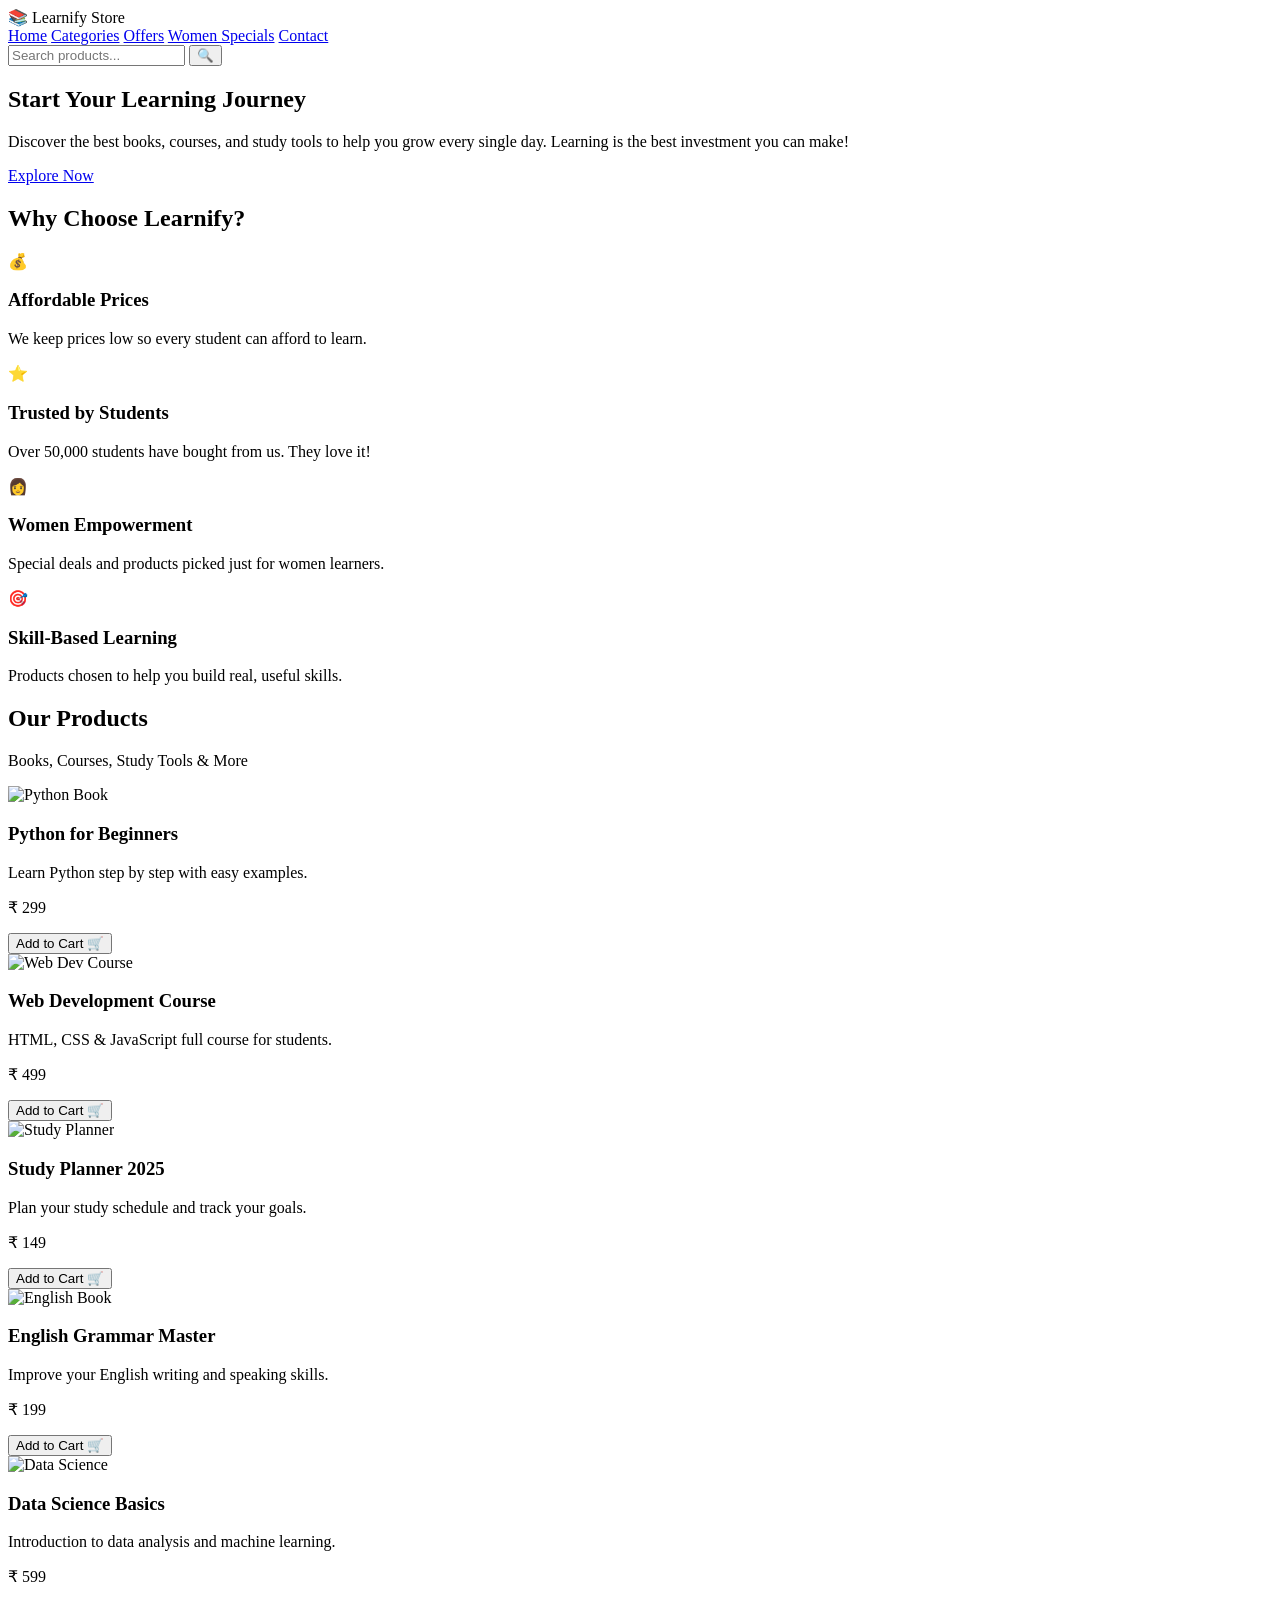
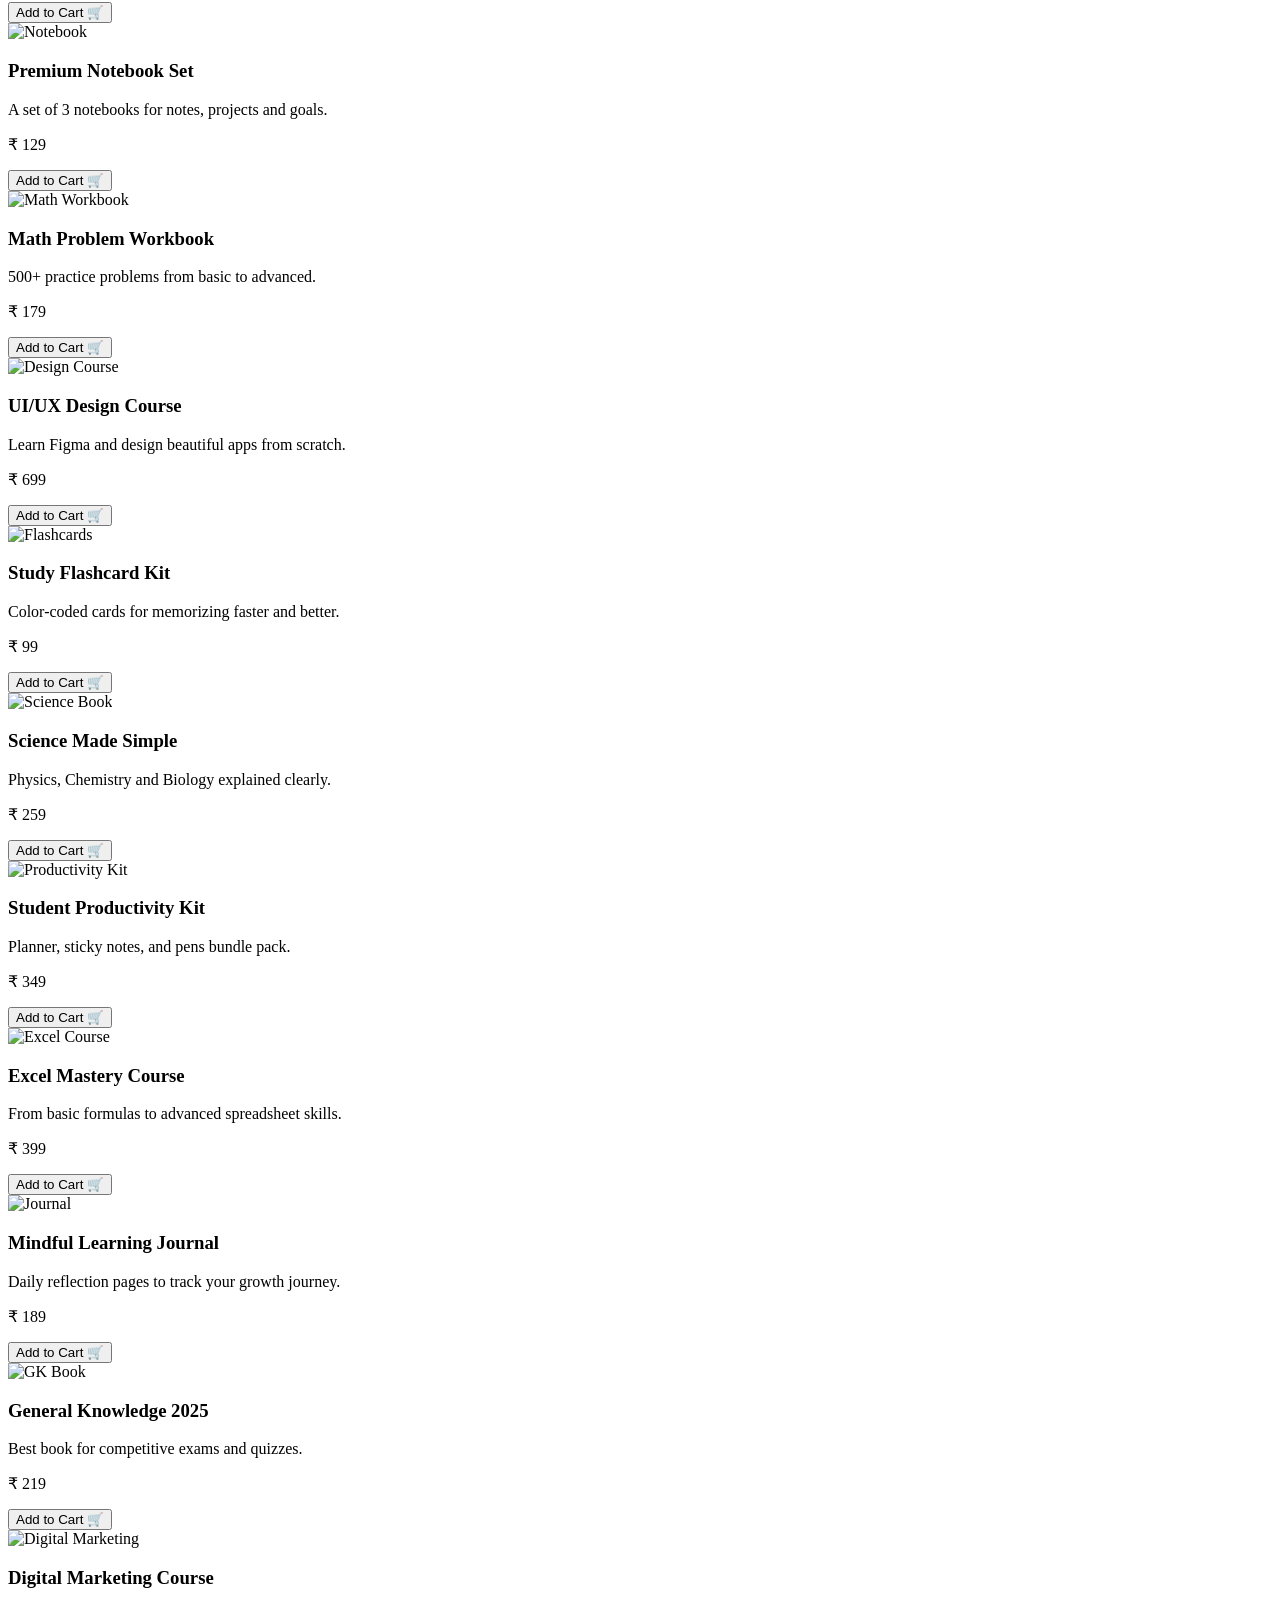
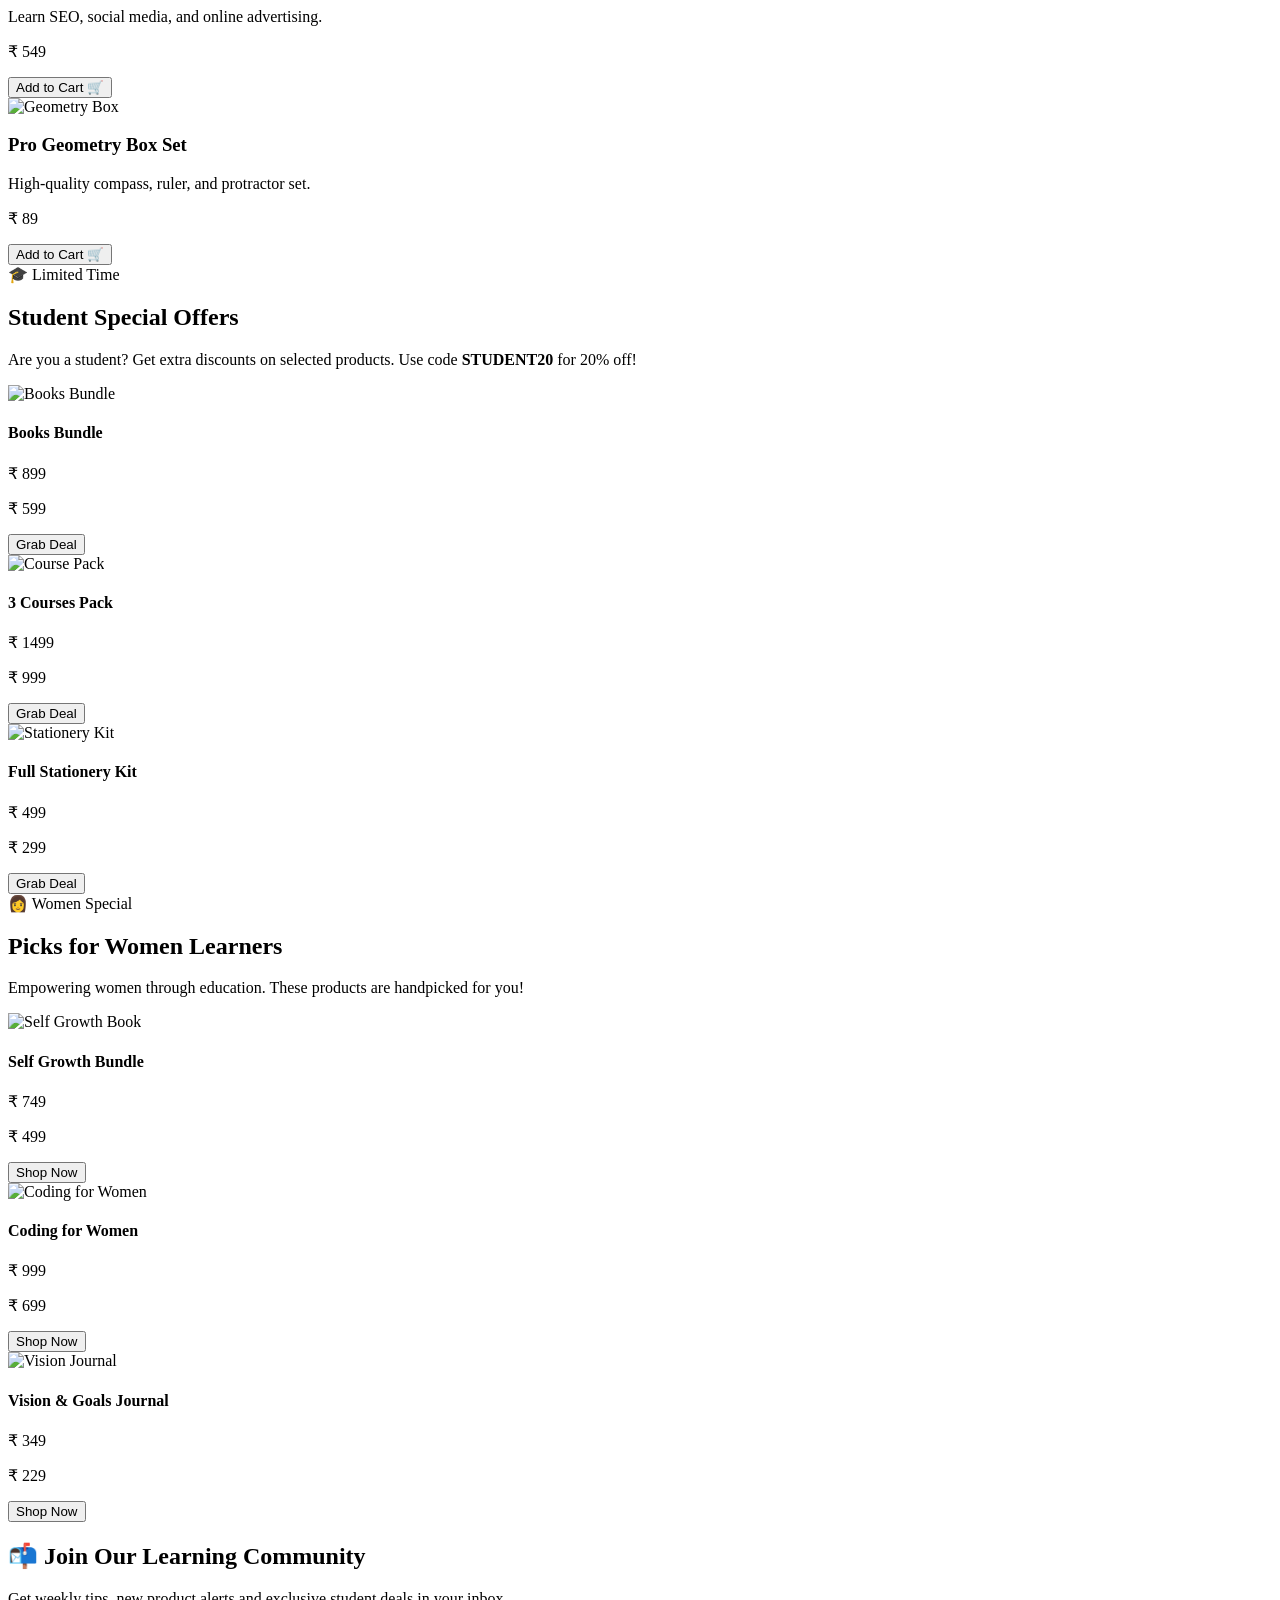
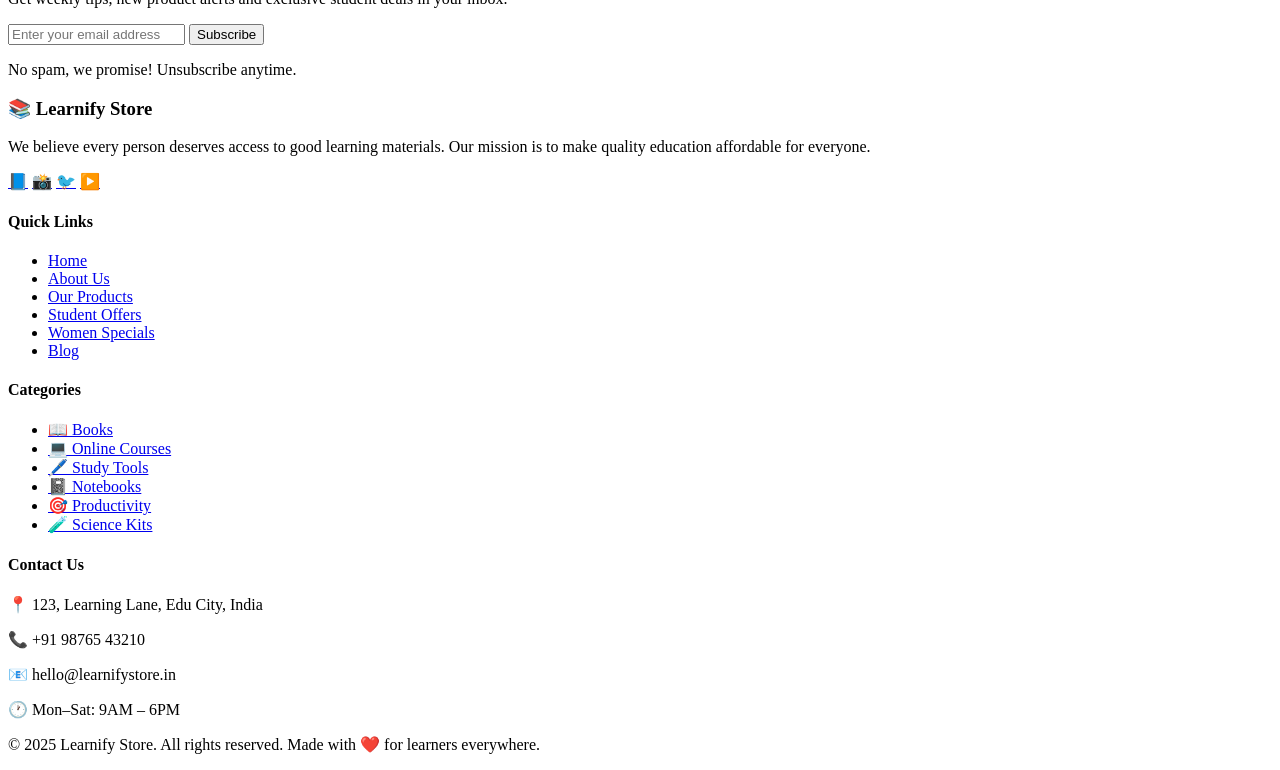
==== project_html/project1.html @ 1da3baac "Changed and updated files" ====
<!DOCTYPE html>
<html lang="en">
<head>
  <meta charset="UTF-8" />
  <meta name="viewport" content="width=device-width, initial-scale=1.0" />
  <title>Learnify Store - Your Learning Shop</title>
  <link rel="stylesheet" href="project1.css" />
</head>
<body>
  <header class="navbar">
    
    <div class="logo">
      
      <span class="logo-icon">📚</span>
      <span class="logo-text">Learnify Store</span>
    </div>

    <!-- Navigation links -->
    <nav class="nav-links">
      <a href="#">Home</a>
      <a href="#">Categories</a>
      <a href="#">Offers</a>
      <a href="#">Women Specials</a>
      <a href="#">Contact</a>
    </nav>

    
    <div class="search-area">
      <input type="text" placeholder="Search products..." class="search-input" />
      <button class="search-btn">🔍</button>
    </div>
  </header>


  
  <section class="hero-section">
    <div class="hero-content">
      <h1 class="hero-title">Start Your Learning Journey</h1>
      <p class="hero-desc">
        Discover the best books, courses, and study tools to help you grow every single day.
        Learning is the best investment you can make!
      </p>
      <!-- CTA button -->
      <a href="#products" class="hero-btn">Explore Now</a>
    </div>
  </section>


  <section class="features-section">
    <h2 class="section-title">Why Choose Learnify?</h2>
    <div class="features-grid">

      <div class="feature-card">
        <div class="feature-icon">💰</div>
        <h3>Affordable Prices</h3>
        <p>We keep prices low so every student can afford to learn.</p>
      </div>

      <div class="feature-card">
        <div class="feature-icon">⭐</div>
        <h3>Trusted by Students</h3>
        <p>Over 50,000 students have bought from us. They love it!</p>
      </div>

      <div class="feature-card">
        <div class="feature-icon">👩</div>
        <h3>Women Empowerment</h3>
        <p>Special deals and products picked just for women learners.</p>
      </div>

      <div class="feature-card">
        <div class="feature-icon">🎯</div>
        <h3>Skill-Based Learning</h3>
        <p>Products chosen to help you build real, useful skills.</p>
      </div>

    </div>
  </section>


  <!-- ========================
       PRODUCT SECTION
  ======================== -->
  <section class="products-section" id="products">
    <h2 class="section-title">Our Products</h2>
    <p class="section-subtitle">Books, Courses, Study Tools &amp; More</p>

    <div class="products-grid">

      <!-- Product Card 1 -->
      <div class="product-card">
        <img src="https://placehold.co/280x180/a78bfa/ffffff?text=Python+Book" alt="Python Book" class="product-img" />
        <div class="product-info">
          <h3 class="product-name">Python for Beginners</h3>
          <p class="product-desc">Learn Python step by step with easy examples.</p>
          <p class="product-price">₹ 299</p>
          <button class="add-to-cart">Add to Cart 🛒</button>
        </div>
      </div>

      <!-- Product Card 2 -->
      <div class="product-card">
        <img src="https://placehold.co/280x180/818cf8/ffffff?text=Web+Dev+Course" alt="Web Dev Course" class="product-img" />
        <div class="product-info">
          <h3 class="product-name">Web Development Course</h3>
          <p class="product-desc">HTML, CSS & JavaScript full course for students.</p>
          <p class="product-price">₹ 499</p>
          <button class="add-to-cart">Add to Cart 🛒</button>
        </div>
      </div>

      <!-- Product Card 3 -->
      <div class="product-card">
        <img src="https://placehold.co/280x180/6366f1/ffffff?text=Study+Planner" alt="Study Planner" class="product-img" />
        <div class="product-info">
          <h3 class="product-name">Study Planner 2025</h3>
          <p class="product-desc">Plan your study schedule and track your goals.</p>
          <p class="product-price">₹ 149</p>
          <button class="add-to-cart">Add to Cart 🛒</button>
        </div>
      </div>

      <!-- Product Card 4 -->
      <div class="product-card">
        <img src="https://placehold.co/280x180/c084fc/ffffff?text=English+Grammar" alt="English Book" class="product-img" />
        <div class="product-info">
          <h3 class="product-name">English Grammar Master</h3>
          <p class="product-desc">Improve your English writing and speaking skills.</p>
          <p class="product-price">₹ 199</p>
          <button class="add-to-cart">Add to Cart 🛒</button>
        </div>
      </div>

      <!-- Product Card 5 -->
      <div class="product-card">
        <img src="https://placehold.co/280x180/7c3aed/ffffff?text=Data+Science" alt="Data Science" class="product-img" />
        <div class="product-info">
          <h3 class="product-name">Data Science Basics</h3>
          <p class="product-desc">Introduction to data analysis and machine learning.</p>
          <p class="product-price">₹ 599</p>
          <button class="add-to-cart">Add to Cart 🛒</button>
        </div>
      </div>

      <!-- Product Card 6 -->
      <div class="product-card">
        <img src="https://placehold.co/280x180/2563eb/ffffff?text=Notebook+Set" alt="Notebook" class="product-img" />
        <div class="product-info">
          <h3 class="product-name">Premium Notebook Set</h3>
          <p class="product-desc">A set of 3 notebooks for notes, projects and goals.</p>
          <p class="product-price">₹ 129</p>
          <button class="add-to-cart">Add to Cart 🛒</button>
        </div>
      </div>

      <!-- Product Card 7 -->
      <div class="product-card">
        <img src="https://placehold.co/280x180/0ea5e9/ffffff?text=Math+Workbook" alt="Math Workbook" class="product-img" />
        <div class="product-info">
          <h3 class="product-name">Math Problem Workbook</h3>
          <p class="product-desc">500+ practice problems from basic to advanced.</p>
          <p class="product-price">₹ 179</p>
          <button class="add-to-cart">Add to Cart 🛒</button>
        </div>
      </div>

      <!-- Product Card 8 -->
      <div class="product-card">
        <img src="https://placehold.co/280x180/8b5cf6/ffffff?text=UI+Design+Course" alt="Design Course" class="product-img" />
        <div class="product-info">
          <h3 class="product-name">UI/UX Design Course</h3>
          <p class="product-desc">Learn Figma and design beautiful apps from scratch.</p>
          <p class="product-price">₹ 699</p>
          <button class="add-to-cart">Add to Cart 🛒</button>
        </div>
      </div>

      <!-- Product Card 9 -->
      <div class="product-card">
        <img src="https://placehold.co/280x180/6d28d9/ffffff?text=Flashcard+Kit" alt="Flashcards" class="product-img" />
        <div class="product-info">
          <h3 class="product-name">Study Flashcard Kit</h3>
          <p class="product-desc">Color-coded cards for memorizing faster and better.</p>
          <p class="product-price">₹ 99</p>
          <button class="add-to-cart">Add to Cart 🛒</button>
        </div>
      </div>

      <!-- Product Card 10 -->
      <div class="product-card">
        <img src="https://placehold.co/280x180/4f46e5/ffffff?text=Science+Book" alt="Science Book" class="product-img" />
        <div class="product-info">
          <h3 class="product-name">Science Made Simple</h3>
          <p class="product-desc">Physics, Chemistry and Biology explained clearly.</p>
          <p class="product-price">₹ 259</p>
          <button class="add-to-cart">Add to Cart 🛒</button>
        </div>
      </div>

      <!-- Product Card 11 -->
      <div class="product-card">
        <img src="https://placehold.co/280x180/7e22ce/ffffff?text=Productivity+Kit" alt="Productivity Kit" class="product-img" />
        <div class="product-info">
          <h3 class="product-name">Student Productivity Kit</h3>
          <p class="product-desc">Planner, sticky notes, and pens bundle pack.</p>
          <p class="product-price">₹ 349</p>
          <button class="add-to-cart">Add to Cart 🛒</button>
        </div>
      </div>

      <!-- Product Card 12 -->
      <div class="product-card">
        <img src="https://placehold.co/280x180/1d4ed8/ffffff?text=Excel+Course" alt="Excel Course" class="product-img" />
        <div class="product-info">
          <h3 class="product-name">Excel Mastery Course</h3>
          <p class="product-desc">From basic formulas to advanced spreadsheet skills.</p>
          <p class="product-price">₹ 399</p>
          <button class="add-to-cart">Add to Cart 🛒</button>
        </div>
      </div>

      <!-- Product Card 13 -->
      <div class="product-card">
        <img src="https://placehold.co/280x180/9333ea/ffffff?text=Journal" alt="Journal" class="product-img" />
        <div class="product-info">
          <h3 class="product-name">Mindful Learning Journal</h3>
          <p class="product-desc">Daily reflection pages to track your growth journey.</p>
          <p class="product-price">₹ 189</p>
          <button class="add-to-cart">Add to Cart 🛒</button>
        </div>
      </div>

      <!-- Product Card 14 -->
      <div class="product-card">
        <img src="https://placehold.co/280x180/3b82f6/ffffff?text=GK+Book" alt="GK Book" class="product-img" />
        <div class="product-info">
          <h3 class="product-name">General Knowledge 2025</h3>
          <p class="product-desc">Best book for competitive exams and quizzes.</p>
          <p class="product-price">₹ 219</p>
          <button class="add-to-cart">Add to Cart 🛒</button>
        </div>
      </div>

      <!-- Product Card 15 -->
      <div class="product-card">
        <img src="https://placehold.co/280x180/5b21b6/ffffff?text=Digital+Marketing" alt="Digital Marketing" class="product-img" />
        <div class="product-info">
          <h3 class="product-name">Digital Marketing Course</h3>
          <p class="product-desc">Learn SEO, social media, and online advertising.</p>
          <p class="product-price">₹ 549</p>
          <button class="add-to-cart">Add to Cart 🛒</button>
        </div>
      </div>

      <!-- Product Card 16 -->
      <div class="product-card">
        <img src="https://placehold.co/280x180/1e40af/ffffff?text=Geometry+Box" alt="Geometry Box" class="product-img" />
        <div class="product-info">
          <h3 class="product-name">Pro Geometry Box Set</h3>
          <p class="product-desc">High-quality compass, ruler, and protractor set.</p>
          <p class="product-price">₹ 89</p>
          <button class="add-to-cart">Add to Cart 🛒</button>
        </div>
      </div>

    </div><!-- end products-grid -->
  </section>


  <!--
       STUDENT OFFERS SECTION
       Special deals for students
   -->
  <section class="special-section student-offers">
    <div class="special-inner">
      <div class="special-badge">🎓 Limited Time</div>
      <h2>Student Special Offers</h2>
      <p>Are you a student? Get extra discounts on selected products. Use code <strong>STUDENT20</strong> for 20% off!</p>

      <!-- Student offer cards -->
      <div class="offer-cards">

        <div class="offer-card">
          <img src="https://placehold.co/240x150/ddd6fe/5b21b6?text=Books+Bundle" alt="Books Bundle" />
          <h4>Books Bundle</h4>
          <p class="old-price">₹ 899</p>
          <p class="new-price">₹ 599</p>
          <button class="offer-btn">Grab Deal</button>
        </div>

        <div class="offer-card">
          <img src="https://placehold.co/240x150/bfdbfe/1e40af?text=Course+Pack" alt="Course Pack" />
          <h4>3 Courses Pack</h4>
          <p class="old-price">₹ 1499</p>
          <p class="new-price">₹ 999</p>
          <button class="offer-btn">Grab Deal</button>
        </div>

        <div class="offer-card">
          <img src="https://placehold.co/240x150/e9d5ff/6d28d9?text=Stationery+Kit" alt="Stationery Kit" />
          <h4>Full Stationery Kit</h4>
          <p class="old-price">₹ 499</p>
          <p class="new-price">₹ 299</p>
          <button class="offer-btn">Grab Deal</button>
        </div>

      </div>
    </div>
  </section>


  <!-- ========================
       WOMEN SPECIAL SECTION
       Products picked for women learners
  ======================== -->
  <section class="special-section women-special">
    <div class="special-inner">
      <div class="special-badge women-badge">👩 Women Special</div>
      <h2>Picks for Women Learners</h2>
      <p>Empowering women through education. These products are handpicked for you!</p>

      <!-- Women offer cards -->
      <div class="offer-cards">

        <div class="offer-card women-card">
          <img src="https://placehold.co/240x150/fce7f3/be185d?text=Self+Growth" alt="Self Growth Book" />
          <h4>Self Growth Bundle</h4>
          <p class="old-price">₹ 749</p>
          <p class="new-price">₹ 499</p>
          <button class="offer-btn women-btn">Shop Now</button>
        </div>

        <div class="offer-card women-card">
          <img src="https://placehold.co/240x150/fde8d8/c2410c?text=Coding+4+Women" alt="Coding for Women" />
          <h4>Coding for Women</h4>
          <p class="old-price">₹ 999</p>
          <p class="new-price">₹ 699</p>
          <button class="offer-btn women-btn">Shop Now</button>
        </div>

        <div class="offer-card women-card">
          <img src="https://placehold.co/240x150/fef9c3/b45309?text=Vision+Journal" alt="Vision Journal" />
          <h4>Vision &amp; Goals Journal</h4>
          <p class="old-price">₹ 349</p>
          <p class="new-price">₹ 229</p>
          <button class="offer-btn women-btn">Shop Now</button>
        </div>

      </div>
    </div>
  </section>


  <!-- ========================
       NEWSLETTER SECTION
       Simple email subscribe area
  ======================== -->
  <section class="newsletter-section">
    <h2>📬 Join Our Learning Community</h2>
    <p>Get weekly tips, new product alerts and exclusive student deals in your inbox.</p>
    <!-- This form doesn't need JS - just HTML form action -->
    <form class="newsletter-form" action="#" method="get">
      <input type="email" placeholder="Enter your email address" class="email-input" required />
      <button type="submit" class="subscribe-btn">Subscribe</button>
    </form>
    <p class="newsletter-note">No spam, we promise! Unsubscribe anytime.</p>
  </section>


  <!-- ========================
       FOOTER
       Bottom section with links and info
  ======================== -->
  <footer class="footer">
    <div class="footer-grid">

      <!-- About column -->
      <div class="footer-col">
        <h3 class="footer-logo">📚 Learnify Store</h3>
        <p>We believe every person deserves access to good learning materials. Our mission is to make quality education affordable for everyone.</p>
        <!-- Social icons using emoji for now -->
        <div class="social-links">
          <a href="#" class="social-icon">📘</a>
          <a href="#" class="social-icon">📸</a>
          <a href="#" class="social-icon">🐦</a>
          <a href="#" class="social-icon">▶️</a>
        </div>
      </div>

      <!-- Quick links column -->
      <div class="footer-col">
        <h4>Quick Links</h4>
        <ul class="footer-links">
          <li><a href="#">Home</a></li>
          <li><a href="#">About Us</a></li>
          <li><a href="#">Our Products</a></li>
          <li><a href="#">Student Offers</a></li>
          <li><a href="#">Women Specials</a></li>
          <li><a href="#">Blog</a></li>
        </ul>
      </div>

      <!-- Categories column -->
      <div class="footer-col">
        <h4>Categories</h4>
        <ul class="footer-links">
          <li><a href="#">📖 Books</a></li>
          <li><a href="#">💻 Online Courses</a></li>
          <li><a href="#">🖊️ Study Tools</a></li>
          <li><a href="#">📓 Notebooks</a></li>
          <li><a href="#">🎯 Productivity</a></li>
          <li><a href="#">🧪 Science Kits</a></li>
        </ul>
      </div>

      <!-- Contact column -->
      <div class="footer-col">
        <h4>Contact Us</h4>
        <p>📍 123, Learning Lane, Edu City, India</p>
        <p>📞 +91 98765 43210</p>
        <p>📧 hello@learnifystore.in</p>
        <p>🕐 Mon–Sat: 9AM – 6PM</p>
      </div>

    </div><!-- end footer-grid -->

    <!-- Bottom bar -->
    <div class="footer-bottom">
      <p>© 2025 Learnify Store. All rights reserved. Made with ❤️ for learners everywhere.</p>
    </div>

  </footer>


</body>
</html>
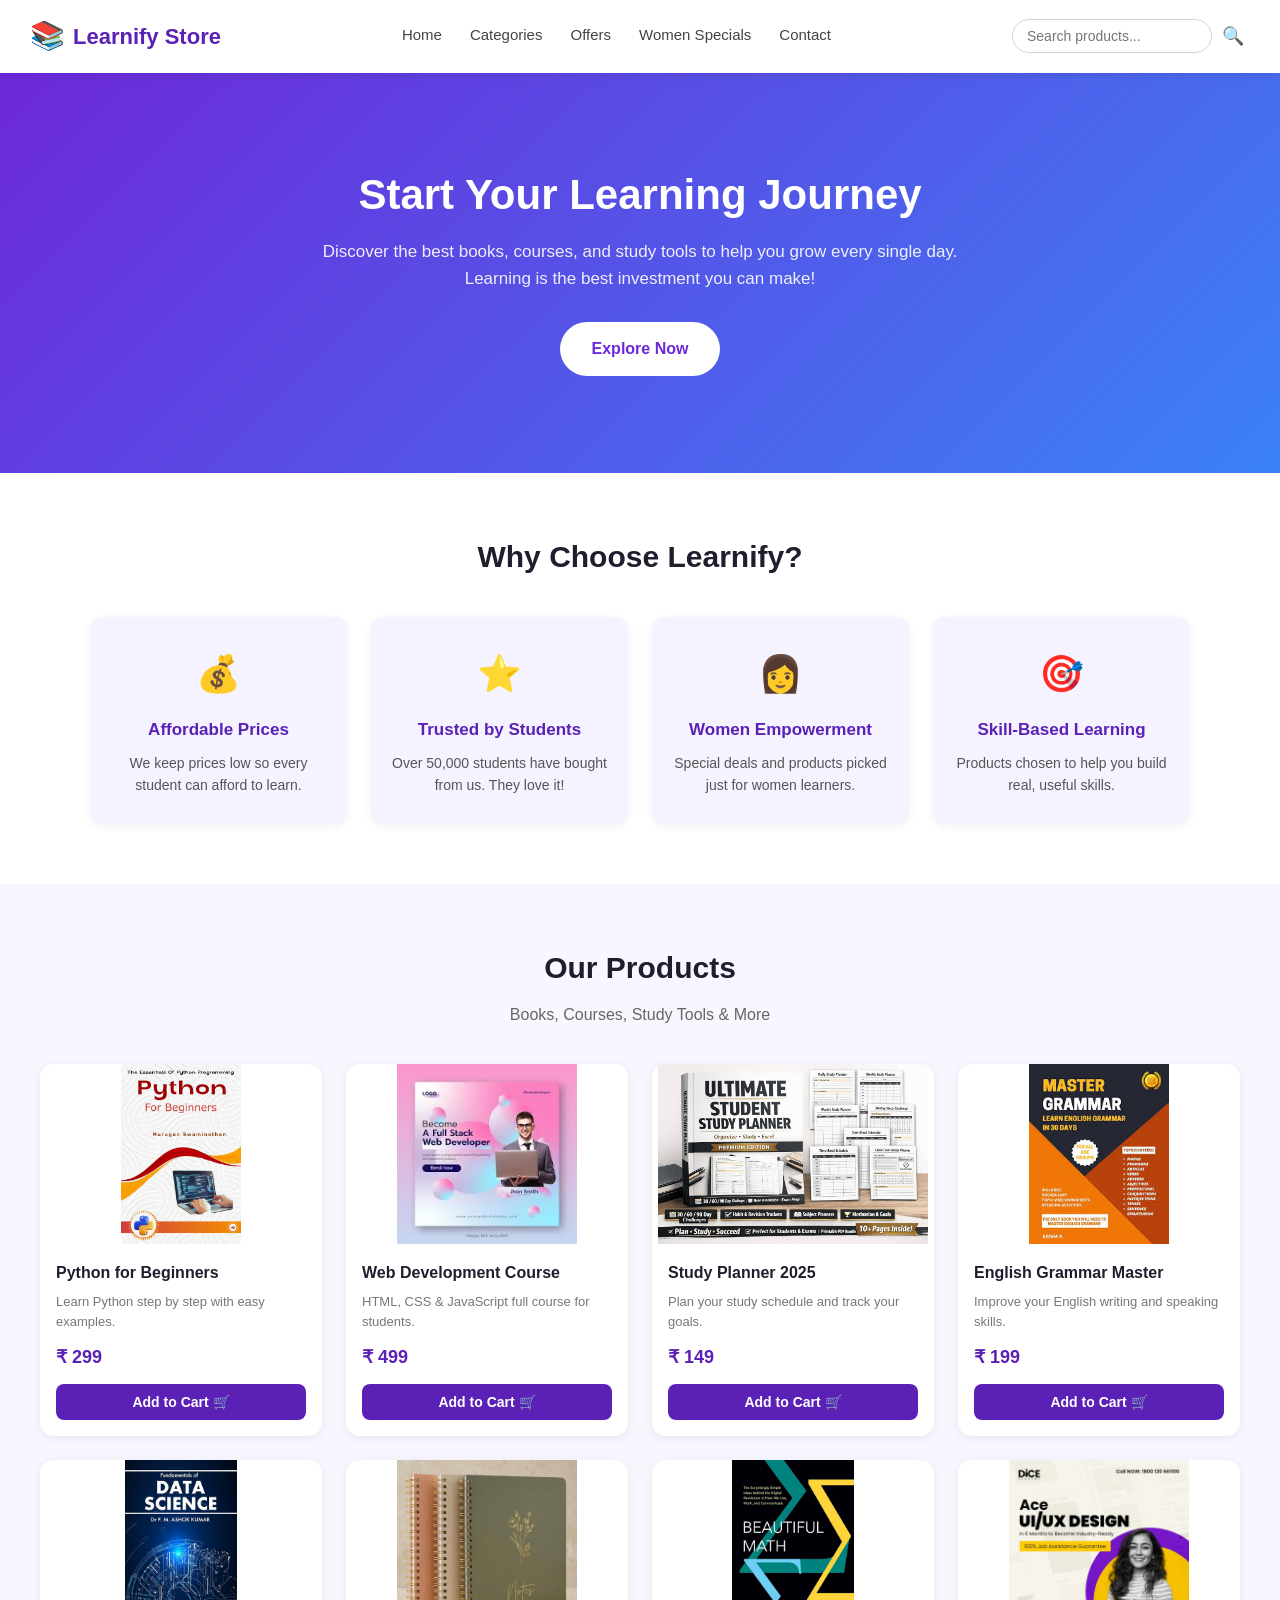
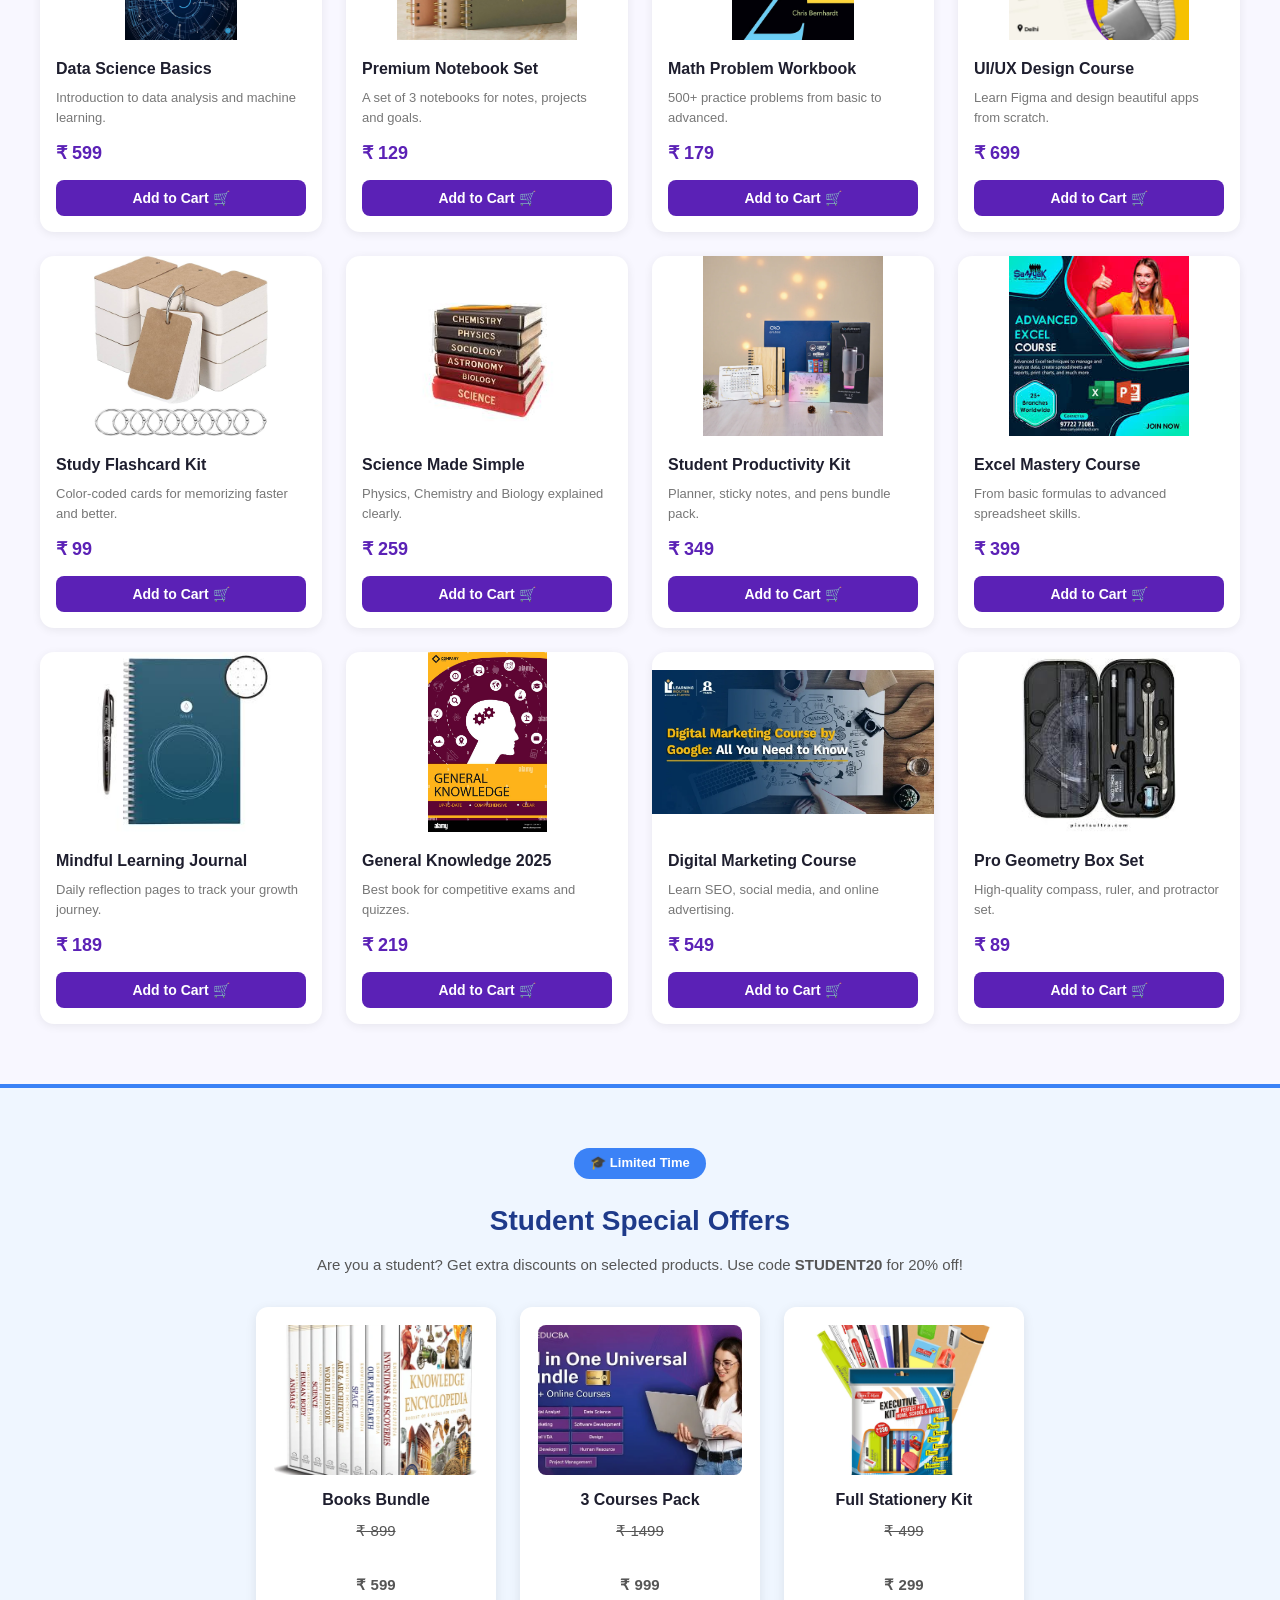
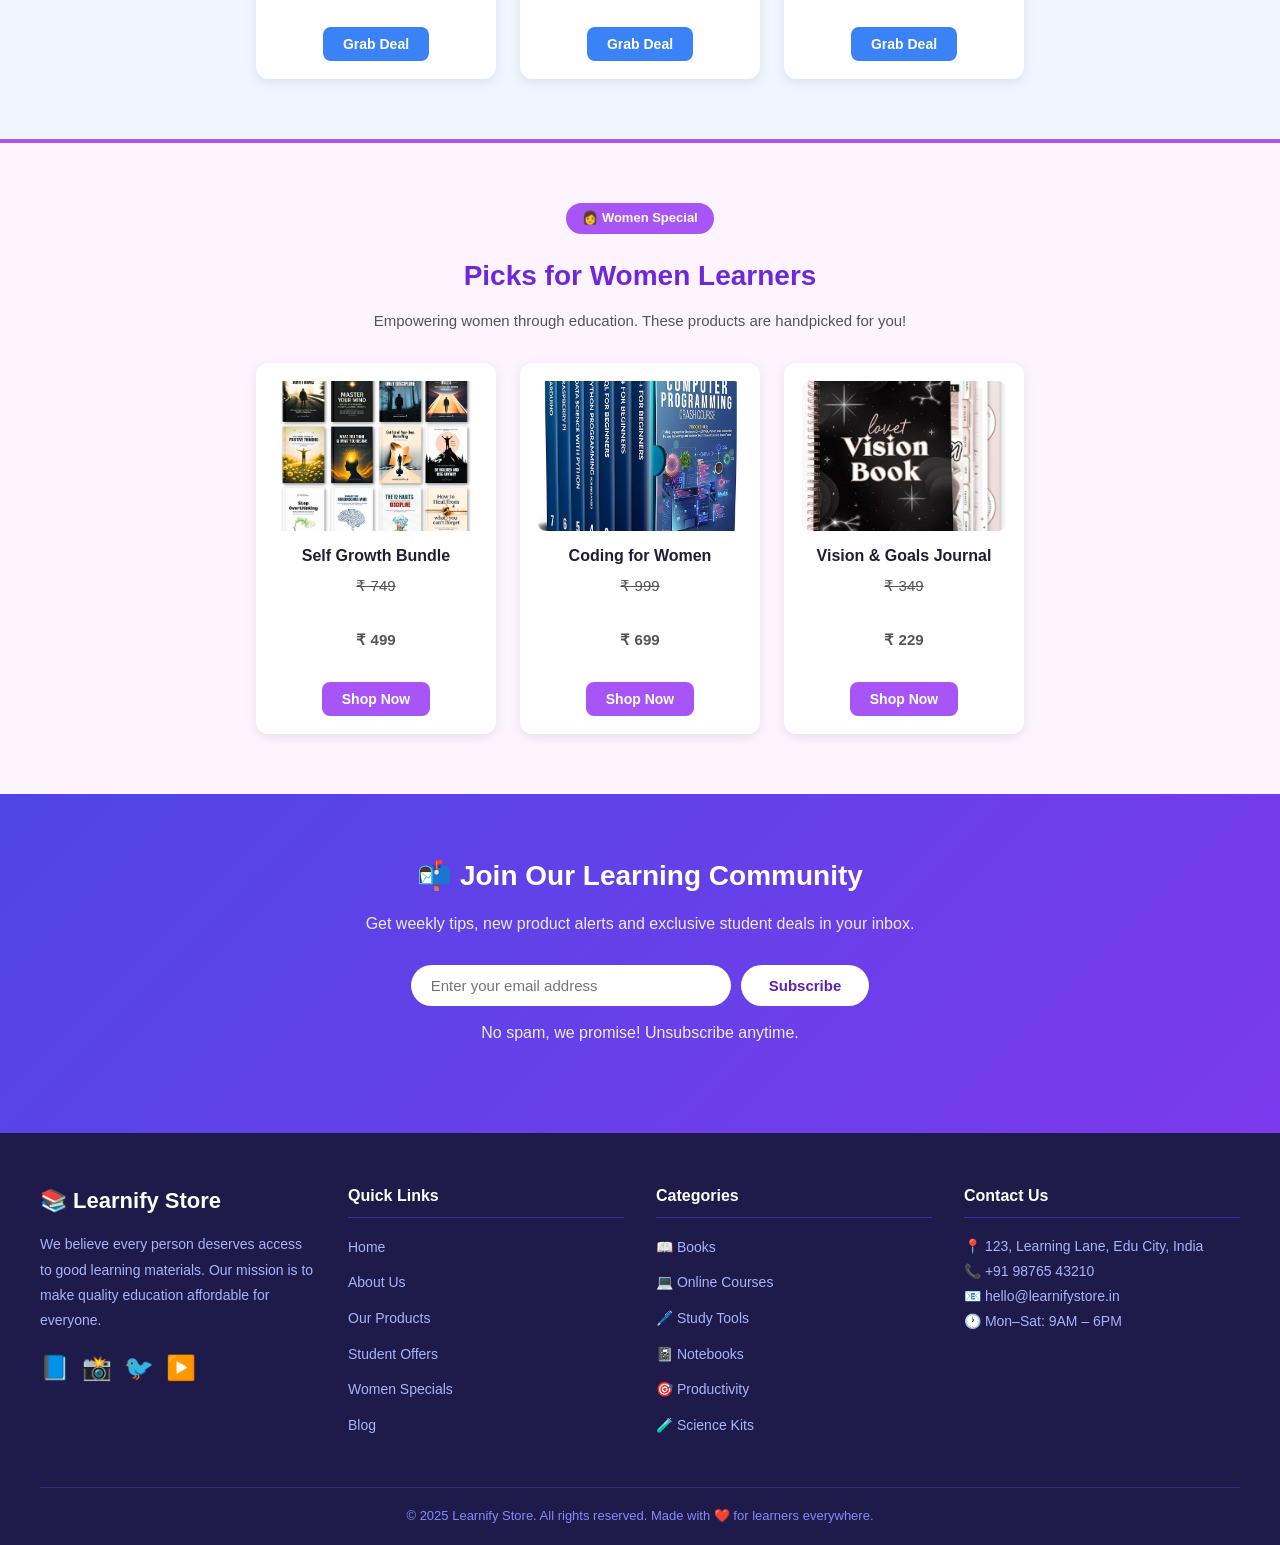
==== commit d013a388: "updated the file" ====
--- a/project_html/project1.html
+++ b/project_html/project1.html
@@ -4,7 +4,7 @@
   <meta charset="UTF-8" />
   <meta name="viewport" content="width=device-width, initial-scale=1.0" />
   <title>Learnify Store - Your Learning Shop</title>
-  <link rel="stylesheet" href="project1.css" />
+  <link rel="stylesheet" href="project_css/project1.css" />
 </head>
 <body>
   <header class="navbar">
@@ -89,7 +89,7 @@
 
       <!-- Product Card 1 -->
       <div class="product-card">
-        <img src="https://placehold.co/280x180/a78bfa/ffffff?text=Python+Book" alt="Python Book" class="product-img" />
+        <img src="project_images/python.jpg" alt="Python Book" class="product-img" />
         <div class="product-info">
           <h3 class="product-name">Python for Beginners</h3>
           <p class="product-desc">Learn Python step by step with easy examples.</p>
@@ -100,7 +100,7 @@
 
       <!-- Product Card 2 -->
       <div class="product-card">
-        <img src="https://placehold.co/280x180/818cf8/ffffff?text=Web+Dev+Course" alt="Web Dev Course" class="product-img" />
+        <img src="project_images/web_development.jpg" alt="Web Dev Course" class="product-img" />
         <div class="product-info">
           <h3 class="product-name">Web Development Course</h3>
           <p class="product-desc">HTML, CSS & JavaScript full course for students.</p>
@@ -111,7 +111,7 @@
 
       <!-- Product Card 3 -->
       <div class="product-card">
-        <img src="https://placehold.co/280x180/6366f1/ffffff?text=Study+Planner" alt="Study Planner" class="product-img" />
+        <img src="project_images/study_planner.jpg" alt="Study Planner" class="product-img" />
         <div class="product-info">
           <h3 class="product-name">Study Planner 2025</h3>
           <p class="product-desc">Plan your study schedule and track your goals.</p>
@@ -122,7 +122,7 @@
 
       <!-- Product Card 4 -->
       <div class="product-card">
-        <img src="https://placehold.co/280x180/c084fc/ffffff?text=English+Grammar" alt="English Book" class="product-img" />
+        <img src="project_images/English_grammar.jpg" alt="English Book" class="product-img" />
         <div class="product-info">
           <h3 class="product-name">English Grammar Master</h3>
           <p class="product-desc">Improve your English writing and speaking skills.</p>
@@ -133,7 +133,7 @@
 
       <!-- Product Card 5 -->
       <div class="product-card">
-        <img src="https://placehold.co/280x180/7c3aed/ffffff?text=Data+Science" alt="Data Science" class="product-img" />
+        <img src="project_images/data_science.jpg" alt="Data Science" class="product-img" />
         <div class="product-info">
           <h3 class="product-name">Data Science Basics</h3>
           <p class="product-desc">Introduction to data analysis and machine learning.</p>
@@ -144,7 +144,7 @@
 
       <!-- Product Card 6 -->
       <div class="product-card">
-        <img src="https://placehold.co/280x180/2563eb/ffffff?text=Notebook+Set" alt="Notebook" class="product-img" />
+        <img src="project_images/notebook_set.jpg" alt="Notebook" class="product-img" />
         <div class="product-info">
           <h3 class="product-name">Premium Notebook Set</h3>
           <p class="product-desc">A set of 3 notebooks for notes, projects and goals.</p>
@@ -155,7 +155,7 @@
 
       <!-- Product Card 7 -->
       <div class="product-card">
-        <img src="https://placehold.co/280x180/0ea5e9/ffffff?text=Math+Workbook" alt="Math Workbook" class="product-img" />
+        <img src="project_images/math_workbook.jpg" alt="Math Workbook" class="product-img" />
         <div class="product-info">
           <h3 class="product-name">Math Problem Workbook</h3>
           <p class="product-desc">500+ practice problems from basic to advanced.</p>
@@ -166,7 +166,7 @@
 
       <!-- Product Card 8 -->
       <div class="product-card">
-        <img src="https://placehold.co/280x180/8b5cf6/ffffff?text=UI+Design+Course" alt="Design Course" class="product-img" />
+        <img src="project_images/uiuxdesign.jpg" alt="Design Course" class="product-img" />
         <div class="product-info">
           <h3 class="product-name">UI/UX Design Course</h3>
           <p class="product-desc">Learn Figma and design beautiful apps from scratch.</p>
@@ -177,7 +177,7 @@
 
       <!-- Product Card 9 -->
       <div class="product-card">
-        <img src="https://placehold.co/280x180/6d28d9/ffffff?text=Flashcard+Kit" alt="Flashcards" class="product-img" />
+        <img src="project_images/meory_card.jpg" alt="Flashcards" class="product-img" />
         <div class="product-info">
           <h3 class="product-name">Study Flashcard Kit</h3>
           <p class="product-desc">Color-coded cards for memorizing faster and better.</p>
@@ -188,7 +188,7 @@
 
       <!-- Product Card 10 -->
       <div class="product-card">
-        <img src="https://placehold.co/280x180/4f46e5/ffffff?text=Science+Book" alt="Science Book" class="product-img" />
+        <img src="project_images/science book.jpg" alt="Science Book" class="product-img" />
         <div class="product-info">
           <h3 class="product-name">Science Made Simple</h3>
           <p class="product-desc">Physics, Chemistry and Biology explained clearly.</p>
@@ -199,7 +199,7 @@
 
       <!-- Product Card 11 -->
       <div class="product-card">
-        <img src="https://placehold.co/280x180/7e22ce/ffffff?text=Productivity+Kit" alt="Productivity Kit" class="product-img" />
+        <img src="project_images/productivitykit.webp" alt="Productivity Kit" class="product-img" />
         <div class="product-info">
           <h3 class="product-name">Student Productivity Kit</h3>
           <p class="product-desc">Planner, sticky notes, and pens bundle pack.</p>
@@ -210,7 +210,7 @@
 
       <!-- Product Card 12 -->
       <div class="product-card">
-        <img src="https://placehold.co/280x180/1d4ed8/ffffff?text=Excel+Course" alt="Excel Course" class="product-img" />
+        <img src="project_images/excelcourse.jpg" alt="Excel Course" class="product-img" />
         <div class="product-info">
           <h3 class="product-name">Excel Mastery Course</h3>
           <p class="product-desc">From basic formulas to advanced spreadsheet skills.</p>
@@ -221,7 +221,7 @@
 
       <!-- Product Card 13 -->
       <div class="product-card">
-        <img src="https://placehold.co/280x180/9333ea/ffffff?text=Journal" alt="Journal" class="product-img" />
+        <img src="project_images/Smart_notebook.jpg" alt="Journal" class="product-img" />
         <div class="product-info">
           <h3 class="product-name">Mindful Learning Journal</h3>
           <p class="product-desc">Daily reflection pages to track your growth journey.</p>
@@ -232,7 +232,7 @@
 
       <!-- Product Card 14 -->
       <div class="product-card">
-        <img src="https://placehold.co/280x180/3b82f6/ffffff?text=GK+Book" alt="GK Book" class="product-img" />
+        <img src="project_images/generalknowledge.jpg" alt="GK Book" class="product-img" />
         <div class="product-info">
           <h3 class="product-name">General Knowledge 2025</h3>
           <p class="product-desc">Best book for competitive exams and quizzes.</p>
@@ -243,7 +243,7 @@
 
       <!-- Product Card 15 -->
       <div class="product-card">
-        <img src="https://placehold.co/280x180/5b21b6/ffffff?text=Digital+Marketing" alt="Digital Marketing" class="product-img" />
+        <img src="project_images/digitalmarkettingcourse.webp" alt="Digital Marketing" class="product-img" />
         <div class="product-info">
           <h3 class="product-name">Digital Marketing Course</h3>
           <p class="product-desc">Learn SEO, social media, and online advertising.</p>
@@ -254,7 +254,7 @@
 
       <!-- Product Card 16 -->
       <div class="product-card">
-        <img src="https://placehold.co/280x180/1e40af/ffffff?text=Geometry+Box" alt="Geometry Box" class="product-img" />
+        <img src="project_images/geometryboxset.jpg" alt="Geometry Box" class="product-img" />
         <div class="product-info">
           <h3 class="product-name">Pro Geometry Box Set</h3>
           <p class="product-desc">High-quality compass, ruler, and protractor set.</p>
@@ -281,7 +281,7 @@
       <div class="offer-cards">
 
         <div class="offer-card">
-          <img src="https://placehold.co/240x150/ddd6fe/5b21b6?text=Books+Bundle" alt="Books Bundle" />
+          <img src="project_images/booksbundle.webp" alt="Books Bundle" />
           <h4>Books Bundle</h4>
           <p class="old-price">₹ 899</p>
           <p class="new-price">₹ 599</p>
@@ -289,7 +289,7 @@
         </div>
 
         <div class="offer-card">
-          <img src="https://placehold.co/240x150/bfdbfe/1e40af?text=Course+Pack" alt="Course Pack" />
+          <img src="project_images/coursebundle.webp" alt="Course Pack" />
           <h4>3 Courses Pack</h4>
           <p class="old-price">₹ 1499</p>
           <p class="new-price">₹ 999</p>
@@ -297,7 +297,7 @@
         </div>
 
         <div class="offer-card">
-          <img src="https://placehold.co/240x150/e9d5ff/6d28d9?text=Stationery+Kit" alt="Stationery Kit" />
+          <img src="project_images/stationarykit.webp" alt="Stationery Kit" />
           <h4>Full Stationery Kit</h4>
           <p class="old-price">₹ 499</p>
           <p class="new-price">₹ 299</p>
@@ -323,7 +323,7 @@
       <div class="offer-cards">
 
         <div class="offer-card women-card">
-          <img src="https://placehold.co/240x150/fce7f3/be185d?text=Self+Growth" alt="Self Growth Book" />
+          <img src="project_images/selfgrowthbundle.webp" alt="Self Growth Book" />
           <h4>Self Growth Bundle</h4>
           <p class="old-price">₹ 749</p>
           <p class="new-price">₹ 499</p>
@@ -331,7 +331,7 @@
         </div>
 
         <div class="offer-card women-card">
-          <img src="https://placehold.co/240x150/fde8d8/c2410c?text=Coding+4+Women" alt="Coding for Women" />
+          <img src="project_images/coding for women.jpg" alt="Coding for Women" />
           <h4>Coding for Women</h4>
           <p class="old-price">₹ 999</p>
           <p class="new-price">₹ 699</p>
@@ -339,7 +339,7 @@
         </div>
 
         <div class="offer-card women-card">
-          <img src="https://placehold.co/240x150/fef9c3/b45309?text=Vision+Journal" alt="Vision Journal" />
+          <img src="project_images/visionjournal.jpg" alt="Vision Journal" />
           <h4>Vision &amp; Goals Journal</h4>
           <p class="old-price">₹ 349</p>
           <p class="new-price">₹ 229</p>
--- a/project_html/project_css/project1.css
+++ b/project_html/project_css/project1.css
@@ -0,0 +1,716 @@
+
+* {
+  margin: 0;
+  padding: 0;
+  box-sizing: border-box;
+}
+
+
+body {
+  font-family: 'Segoe UI', Tahoma, Geneva, Verdana, sans-serif;
+  background-color: #f8f7ff;
+  color: #2d2d2d;
+  line-height: 1.6;
+}
+
+
+a {
+  text-decoration: none;
+  color: inherit;
+}
+
+/* ---- Remove bullet points from lists ---- */
+ul {
+  list-style: none;
+}
+
+/* ---- Make images not overflow ---- */
+img {
+  width: 100%;
+  display: block;
+}
+
+
+/* ==============================
+   NAVBAR STYLES
+   Sticky so it stays on top when scrolling
+============================== */
+.navbar {
+  background-color: #ffffff;
+  padding: 14px 30px;
+  display: flex;
+  align-items: center;
+  justify-content: space-between;
+  position: sticky;
+  top: 0;
+  z-index: 100;
+  box-shadow: 0 2px 10px rgba(0, 0, 0, 0.08);
+  gap: 16px;
+  flex-wrap: wrap;
+}
+
+/* Logo part */
+.logo {
+  display: flex;
+  align-items: center;
+  gap: 8px;
+}
+
+.logo-icon {
+  font-size: 28px;
+}
+
+.logo-text {
+  font-size: 22px;
+  font-weight: 700;
+  color: #5b21b6;
+  /* Purple color for brand feel */
+}
+
+/* Nav links - the menu */
+.nav-links {
+  display: flex;
+  gap: 24px;
+  flex-wrap: wrap;
+}
+
+.nav-links a {
+  color: #444;
+  font-size: 15px;
+  font-weight: 500;
+  padding: 4px 2px;
+  /* Adding underline on hover */
+  border-bottom: 2px solid transparent;
+  transition: color 0.2s, border-color 0.2s;
+}
+
+/* Hover effect on nav links */
+.nav-links a:hover {
+  color: #5b21b6;
+  border-bottom-color: #5b21b6;
+}
+
+/* Search bar area */
+.search-area {
+  display: flex;
+  align-items: center;
+  gap: 4px;
+}
+
+.search-input {
+  padding: 8px 14px;
+  border: 1.5px solid #d1d5db;
+  border-radius: 20px;
+  font-size: 14px;
+  width: 200px;
+  outline: none;
+  transition: border-color 0.2s;
+}
+
+.search-input:focus {
+  border-color: #7c3aed;
+}
+
+.search-btn {
+  background: none;
+  border: none;
+  cursor: pointer;
+  font-size: 18px;
+  padding: 6px;
+}
+
+
+/* ==============================
+   HERO SECTION STYLES
+   The big banner at the top
+============================== */
+.hero-section {
+  /* I used gradient background, it looks cool */
+  background: linear-gradient(135deg, #6d28d9, #3b82f6);
+  color: white;
+  padding: 80px 30px;
+  text-align: center;
+  min-height: 400px;
+  display: flex;
+  align-items: center;
+  justify-content: center;
+}
+
+.hero-content {
+  max-width: 650px;
+}
+
+.hero-title {
+  font-size: 42px;
+  font-weight: 800;
+  margin-bottom: 18px;
+  /* line height to give breathing room */
+  line-height: 1.2;
+}
+
+.hero-desc {
+  font-size: 17px;
+  margin-bottom: 30px;
+  opacity: 0.9;
+  /* Making text a bit transparent, looks good */
+}
+
+.hero-btn {
+  display: inline-block;
+  background-color: #ffffff;
+  color: #6d28d9;
+  padding: 14px 32px;
+  border-radius: 30px;
+  font-size: 16px;
+  font-weight: 700;
+  transition: background-color 0.2s, transform 0.2s;
+}
+
+.hero-btn:hover {
+  background-color: #ede9fe;
+  transform: scale(1.04);
+}
+
+
+/* ==============================
+   FEATURES SECTION STYLES
+   The "why choose us" cards
+============================== */
+.features-section {
+  padding: 60px 30px;
+  background-color: #ffffff;
+  text-align: center;
+}
+
+/* Section title - used in multiple places */
+.section-title {
+  font-size: 30px;
+  font-weight: 700;
+  color: #1e1e2e;
+  margin-bottom: 10px;
+}
+
+.section-subtitle {
+  color: #666;
+  font-size: 16px;
+  margin-bottom: 36px;
+}
+
+/* Grid for feature cards - 4 in a row on desktop */
+.features-grid {
+  display: grid;
+  grid-template-columns: repeat(4, 1fr);
+  gap: 24px;
+  margin-top: 36px;
+  max-width: 1100px;
+  margin-left: auto;
+  margin-right: auto;
+}
+
+.feature-card {
+  background-color: #f5f3ff;
+  border-radius: 12px;
+  padding: 28px 20px;
+  text-align: center;
+  /* small shadow */
+  box-shadow: 0 2px 8px rgba(0,0,0,0.06);
+  transition: transform 0.2s, box-shadow 0.2s;
+}
+
+.feature-card:hover {
+  transform: translateY(-4px);
+  box-shadow: 0 6px 20px rgba(109, 40, 217, 0.15);
+}
+
+.feature-icon {
+  font-size: 36px;
+  margin-bottom: 14px;
+}
+
+.feature-card h3 {
+  font-size: 17px;
+  font-weight: 700;
+  color: #5b21b6;
+  margin-bottom: 8px;
+}
+
+.feature-card p {
+  font-size: 14px;
+  color: #555;
+}
+
+
+/* ==============================
+   PRODUCTS SECTION STYLES
+   Main product listing area
+============================== */
+.products-section {
+  padding: 60px 30px;
+  background-color: #f8f7ff;
+  text-align: center;
+}
+
+/* Product grid - 4 columns on desktop */
+.products-grid {
+  display: grid;
+  grid-template-columns: repeat(4, 1fr);
+  gap: 24px;
+  margin-top: 36px;
+  max-width: 1200px;
+  margin-left: auto;
+  margin-right: auto;
+}
+
+/* Individual product card */
+.product-card {
+  background-color: #ffffff;
+  border-radius: 14px;
+  overflow: hidden;
+  box-shadow: 0 2px 10px rgba(0,0,0,0.07);
+  text-align: left;
+  transition: transform 0.25s, box-shadow 0.25s;
+}
+
+/* Hover effect on product card */
+.product-card:hover {
+  transform: translateY(-6px) scale(1.01);
+  box-shadow: 0 10px 30px rgba(109, 40, 217, 0.18);
+}
+
+.product-img {
+  /* Fixed height so all images look same size */
+  height: 180px;
+  object-fit: contain;
+  object-position: center;
+  width: 100%;
+}
+
+.product-info {
+  padding: 16px;
+}
+
+.product-name {
+  font-size: 16px;
+  font-weight: 700;
+  color: #1e1e2e;
+  margin-bottom: 6px;
+}
+
+.product-desc {
+  font-size: 13px;
+  color: #777;
+  margin-bottom: 10px;
+  /* Limit to 2 lines */
+  overflow: hidden;
+  display: -webkit-box;
+  -webkit-line-clamp: 2;
+  -webkit-box-orient: vertical;
+}
+
+.product-price {
+  font-size: 18px;
+  font-weight: 800;
+  color: #5b21b6;
+  margin-bottom: 12px;
+}
+
+/* Add to cart button */
+.add-to-cart {
+  width: 100%;
+  background-color: #5b21b6;
+  color: white;
+  border: none;
+  padding: 10px 0;
+  border-radius: 8px;
+  font-size: 14px;
+  font-weight: 600;
+  cursor: pointer;
+  transition: background-color 0.2s, transform 0.2s;
+}
+
+.add-to-cart:hover {
+  background-color: #7c3aed;
+  transform: scale(1.02);
+}
+
+
+/* ==============================
+   SPECIAL SECTIONS (Student + Women)
+   These should look different from the rest
+============================== */
+
+/* Common styles for both special sections */
+.special-section {
+  padding: 60px 30px;
+  text-align: center;
+}
+
+.special-inner {
+  max-width: 1100px;
+  margin: 0 auto;
+}
+
+/* Student offers - blue theme */
+.student-offers {
+  background-color: #eff6ff;
+  border-top: 4px solid #3b82f6;
+}
+
+.student-offers h2 {
+  font-size: 28px;
+  font-weight: 700;
+  color: #1e3a8a;
+  margin: 12px 0 10px;
+}
+
+.student-offers p {
+  color: #555;
+  font-size: 15px;
+  margin-bottom: 30px;
+}
+
+/* Women special - purple/pink theme */
+.women-special {
+  background-color: #fdf4ff;
+  border-top: 4px solid #a855f7;
+}
+
+.women-special h2 {
+  font-size: 28px;
+  font-weight: 700;
+  color: #6d28d9;
+  margin: 12px 0 10px;
+}
+
+.women-special p {
+  color: #555;
+  font-size: 15px;
+  margin-bottom: 30px;
+}
+
+/* Badge labels like "Limited Time" */
+.special-badge {
+  display: inline-block;
+  background-color: #3b82f6;
+  color: white;
+  padding: 5px 16px;
+  border-radius: 20px;
+  font-size: 13px;
+  font-weight: 700;
+  margin-bottom: 8px;
+}
+
+.women-badge {
+  background-color: #a855f7;
+}
+
+/* Cards inside special sections */
+.offer-cards {
+  display: flex;
+  gap: 24px;
+  justify-content: center;
+  flex-wrap: wrap;
+}
+
+.offer-card {
+  background: white;
+  border-radius: 12px;
+  padding: 18px;
+  width: 240px;
+  box-shadow: 0 3px 12px rgba(0,0,0,0.09);
+  text-align: center;
+  transition: transform 0.2s, box-shadow 0.2s;
+}
+
+.offer-card:hover {
+  transform: translateY(-5px);
+  box-shadow: 0 8px 24px rgba(0,0,0,0.14);
+}
+
+.offer-card img {
+  border-radius: 8px;
+  margin-bottom: 12px;
+  height: 150px;
+  object-fit: cover;
+}
+
+.offer-card h4 {
+  font-size: 16px;
+  font-weight: 700;
+  margin-bottom: 6px;
+  color: #1e1e2e;
+}
+
+/* Strikethrough for old price */
+.old-price {
+  color: #999;
+  text-decoration: line-through;
+  font-size: 14px;
+}
+
+/* New discounted price */
+.new-price {
+  color: #5b21b6;
+  font-size: 20px;
+  font-weight: 800;
+  margin-bottom: 12px;
+}
+
+/* Offer button */
+.offer-btn {
+  background-color: #3b82f6;
+  color: white;
+  border: none;
+  padding: 9px 20px;
+  border-radius: 8px;
+  font-size: 14px;
+  font-weight: 600;
+  cursor: pointer;
+  transition: background-color 0.2s;
+}
+
+.offer-btn:hover {
+  background-color: #2563eb;
+}
+
+/* Women button has different color */
+.women-btn {
+  background-color: #a855f7;
+}
+
+.women-btn:hover {
+  background-color: #9333ea;
+}
+
+
+/* ==============================
+   NEWSLETTER SECTION
+   Simple email signup
+============================== */
+.newsletter-section {
+  background: linear-gradient(135deg, #4f46e5, #7c3aed);
+  color: white;
+  text-align: center;
+  padding: 60px 30px;
+}
+
+.newsletter-section h2 {
+  font-size: 28px;
+  font-weight: 700;
+  margin-bottom: 12px;
+}
+
+.newsletter-section p {
+  font-size: 16px;
+  margin-bottom: 28px;
+  opacity: 0.9;
+}
+
+/* The email form */
+.newsletter-form {
+  display: flex;
+  justify-content: center;
+  gap: 10px;
+  flex-wrap: wrap;
+  margin-bottom: 14px;
+}
+
+.email-input {
+  padding: 12px 20px;
+  border: none;
+  border-radius: 30px;
+  font-size: 15px;
+  width: 320px;
+  outline: none;
+}
+
+.subscribe-btn {
+  background-color: #ffffff;
+  color: #5b21b6;
+  padding: 12px 28px;
+  border: none;
+  border-radius: 30px;
+  font-size: 15px;
+  font-weight: 700;
+  cursor: pointer;
+  transition: background-color 0.2s, transform 0.2s;
+}
+
+.subscribe-btn:hover {
+  background-color: #ede9fe;
+  transform: scale(1.03);
+}
+
+.newsletter-note {
+  font-size: 13px;
+  opacity: 0.7;
+  margin-top: 6px;
+}
+
+
+/* ==============================
+   FOOTER STYLES
+   Bottom section of the page
+============================== */
+.footer {
+  background-color: #1e1b4b;
+  color: #c4b5fd;
+  padding: 50px 30px 0;
+}
+
+/* 4 column grid for footer */
+.footer-grid {
+  display: grid;
+  grid-template-columns: repeat(4, 1fr);
+  gap: 32px;
+  max-width: 1200px;
+  margin: 0 auto;
+  padding-bottom: 40px;
+}
+
+.footer-logo {
+  font-size: 22px;
+  font-weight: 700;
+  color: #ffffff;
+  margin-bottom: 14px;
+}
+
+.footer-col p {
+  font-size: 14px;
+  line-height: 1.8;
+  color: #a5b4fc;
+}
+
+.footer-col h4 {
+  font-size: 16px;
+  font-weight: 700;
+  color: #ffffff;
+  margin-bottom: 16px;
+  border-bottom: 1px solid #3730a3;
+  padding-bottom: 8px;
+}
+
+/* Footer link list */
+.footer-links li {
+  margin-bottom: 10px;
+}
+
+.footer-links a {
+  font-size: 14px;
+  color: #a5b4fc;
+  transition: color 0.2s;
+}
+
+.footer-links a:hover {
+  color: #ffffff;
+}
+
+/* Social media emoji icons */
+.social-links {
+  display: flex;
+  gap: 12px;
+  margin-top: 16px;
+}
+
+.social-icon {
+  font-size: 24px;
+  transition: transform 0.2s;
+  display: inline-block;
+}
+
+.social-icon:hover {
+  transform: scale(1.3);
+}
+
+/* Copyright bar at very bottom */
+.footer-bottom {
+  border-top: 1px solid #312e81;
+  padding: 18px 0;
+  text-align: center;
+  max-width: 1200px;
+  margin: 0 auto;
+}
+
+.footer-bottom p {
+  font-size: 13px;
+  color: #818cf8;
+}
+
+
+/* ==============================
+   RESPONSIVE STYLES
+   Making things look ok on mobile
+   (basic level - still learning media queries!)
+============================== */
+
+/* Tablet - 2 columns */
+@media (max-width: 1024px) {
+  .products-grid {
+    grid-template-columns: repeat(3, 1fr);
+  }
+
+  .features-grid {
+    grid-template-columns: repeat(2, 1fr);
+  }
+
+  .footer-grid {
+    grid-template-columns: repeat(2, 1fr);
+  }
+}
+
+/* Mobile - single column */
+@media (max-width: 700px) {
+
+  /* Navbar stacks on mobile */
+  .navbar {
+    flex-direction: column;
+    align-items: flex-start;
+    padding: 14px 18px;
+    gap: 12px;
+  }
+
+  .nav-links {
+    gap: 14px;
+  }
+
+  .search-input {
+    width: 160px;
+  }
+
+  .hero-title {
+    font-size: 28px;
+  }
+
+  .hero-desc {
+    font-size: 15px;
+  }
+
+  /* Single column on mobile */
+  .products-grid {
+    grid-template-columns: repeat(1, 1fr);
+  }
+
+  .features-grid {
+    grid-template-columns: repeat(1, 1fr);
+  }
+
+  .footer-grid {
+    grid-template-columns: 1fr;
+  }
+
+  .offer-cards {
+    flex-direction: column;
+    align-items: center;
+  }
+
+  .email-input {
+    width: 100%;
+  }
+}
+
+/* Medium screens - 2 columns for products */
+@media (max-width: 900px) {
+  .products-grid {
+    grid-template-columns: repeat(2, 1fr);
+  }
+}
